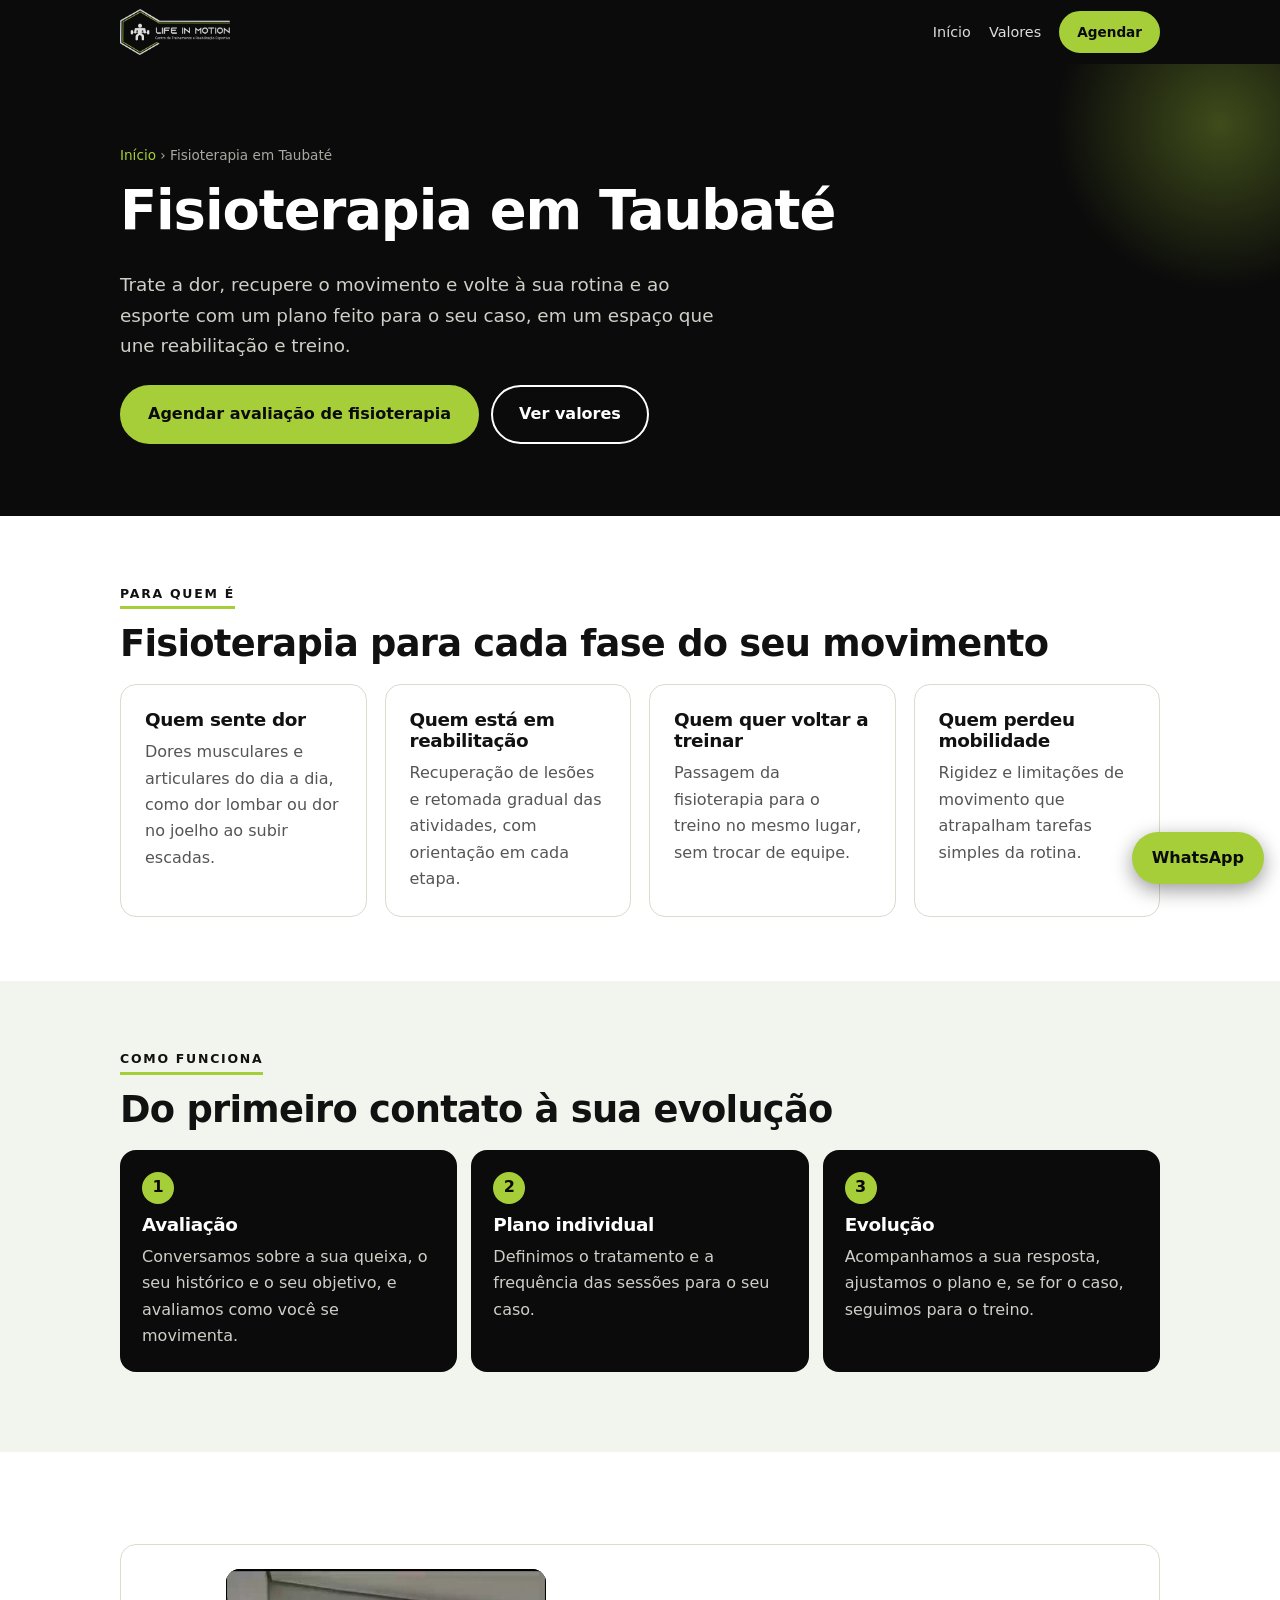
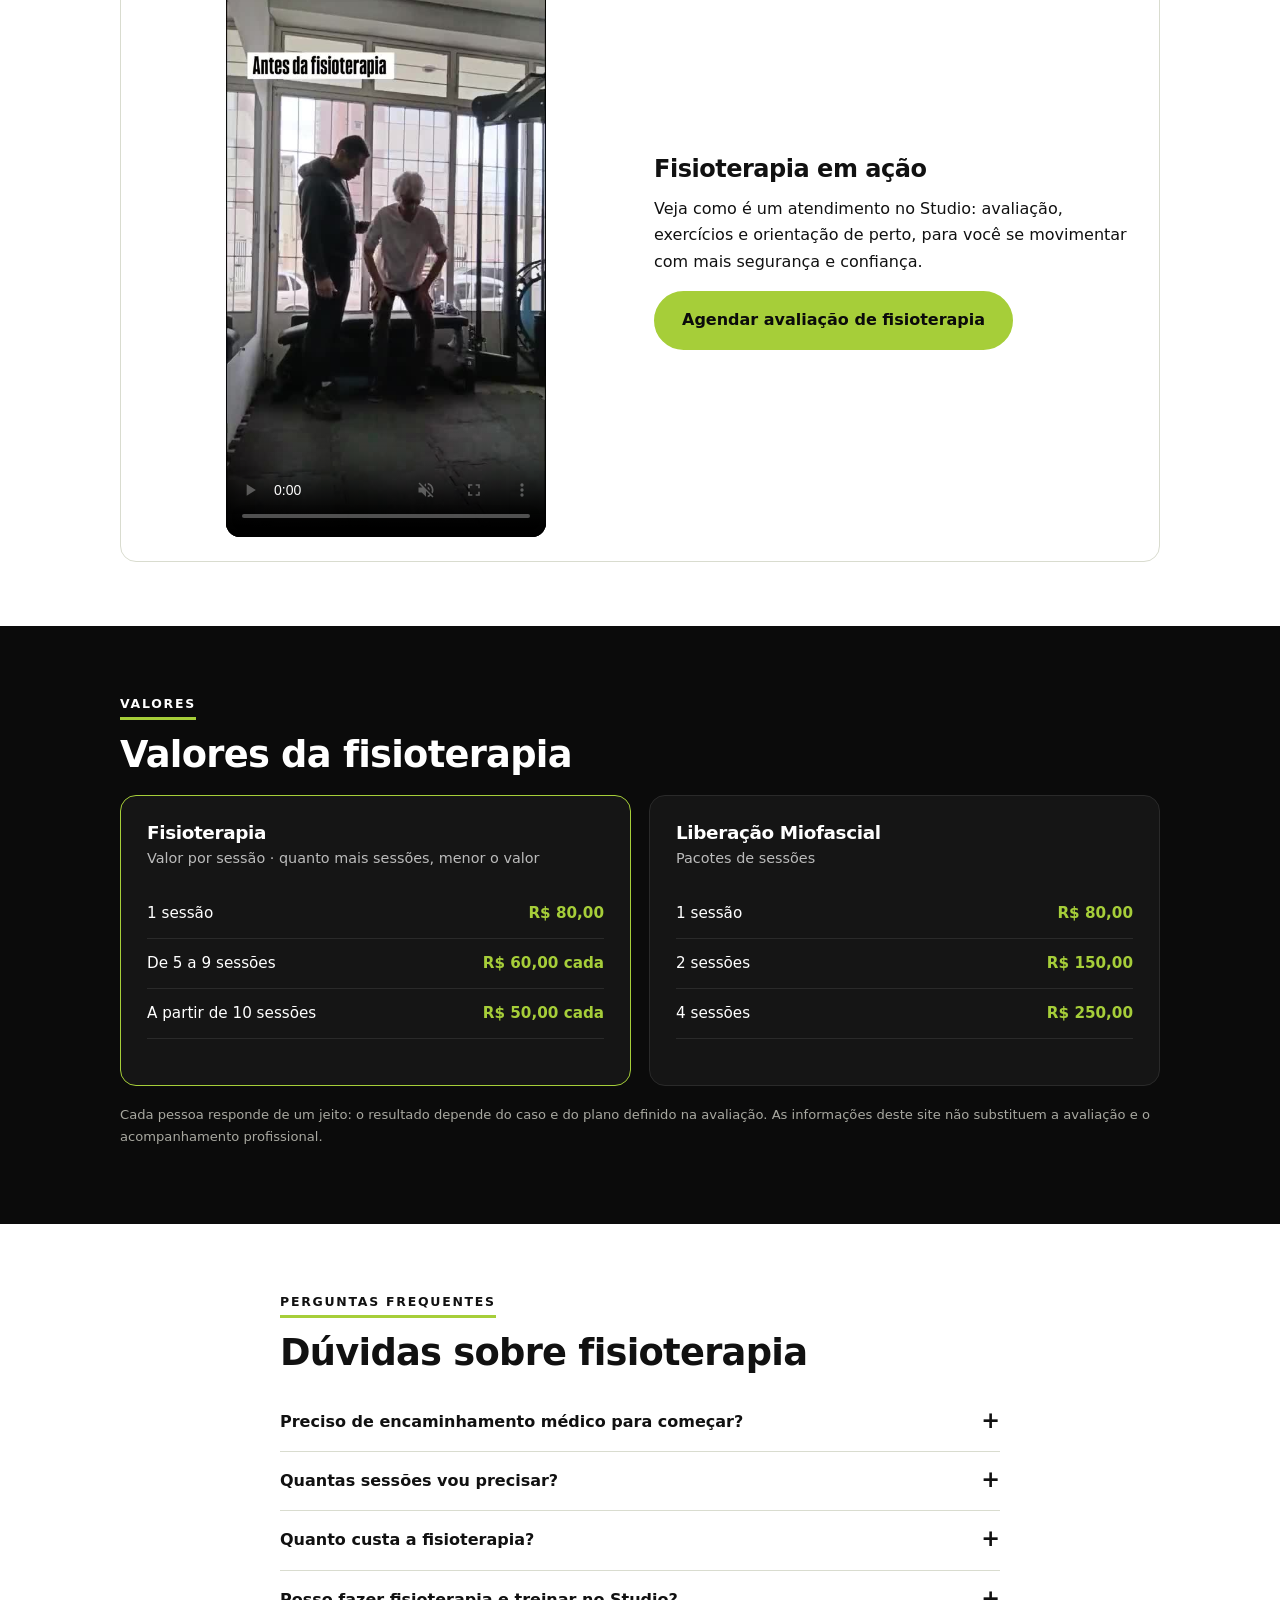
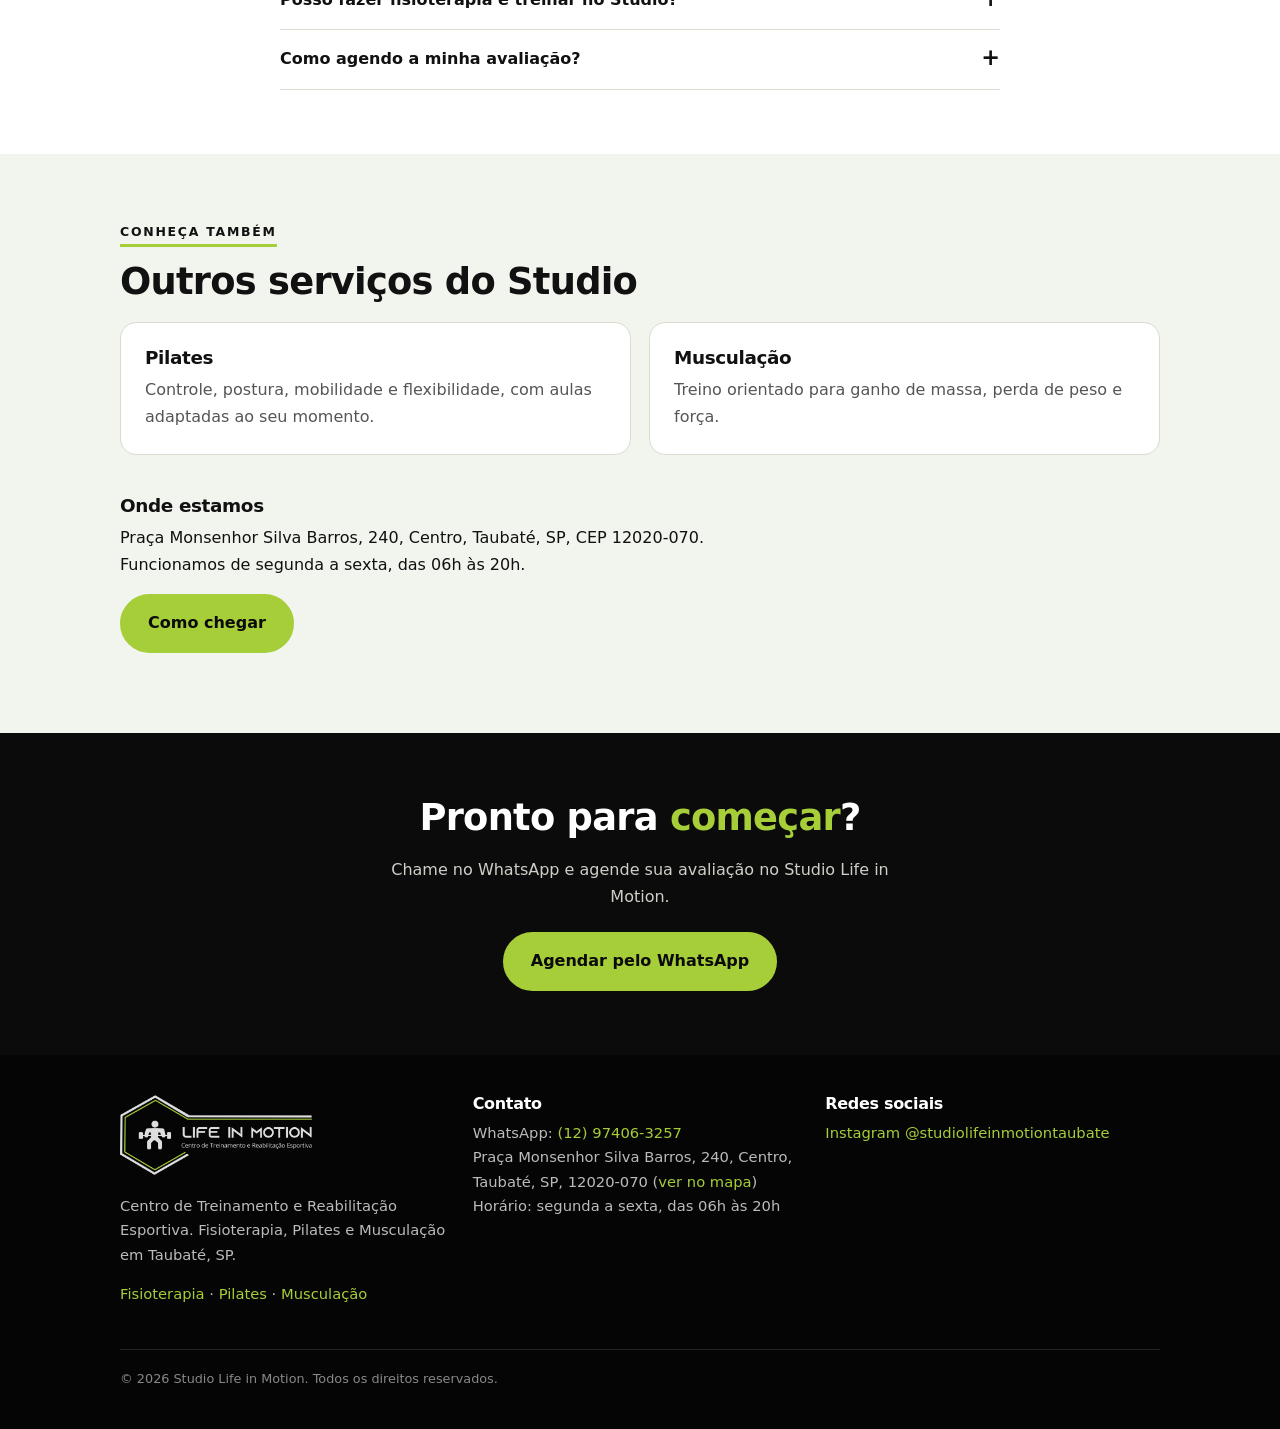
==== fisioterapia-taubate/index.html @ c7258776 "Add files via upload" ====
<!DOCTYPE html>
<html lang="pt-BR">
<head>
<meta charset="utf-8">
<meta name="viewport" content="width=device-width, initial-scale=1, viewport-fit=cover">
<title>Fisioterapia em Taubaté | Studio Life in Motion</title>
<meta name="description" content="Fisioterapia em Taubaté para tratar dores e recuperar o movimento, com avaliação individual e acompanhamento próximo. Agende no Studio Life in Motion.">
<meta name="theme-color" content="#0b0b0b">
<link rel="canonical" href="https://studiolifeinmotiontaubate.github.io/fisioterapia-taubate/">
<meta property="og:type" content="website">
<meta property="og:locale" content="pt_BR">
<meta property="og:site_name" content="Studio Life in Motion">
<meta property="og:title" content="Fisioterapia em Taubaté | Studio Life in Motion">
<meta property="og:description" content="Fisioterapia em Taubaté para tratar dores e recuperar o movimento, com avaliação individual e acompanhamento próximo. Agende no Studio Life in Motion.">
<meta property="og:url" content="https://studiolifeinmotiontaubate.github.io/fisioterapia-taubate/">
<meta property="og:image" content="https://studiolifeinmotiontaubate.github.io/og-image.jpg">
<meta property="og:image:width" content="1200">
<meta property="og:image:height" content="630">
<meta name="twitter:card" content="summary_large_image">
<link rel="manifest" href="../manifest.webmanifest">
<link rel="icon" type="image/png" sizes="32x32" href="../icons/favicon-32.png">
<link rel="apple-touch-icon" href="../icons/apple-touch-icon.png">
<link rel="stylesheet" href="../estilo.css">
<script type="application/ld+json">
{"@context":"https://schema.org","@graph":[
{"@type":"Service","name":"Fisioterapia em Taubaté","serviceType":"Fisioterapia","description":"Fisioterapia em Taubaté para tratar dores e recuperar o movimento, com avaliação individual e acompanhamento próximo. Agende no Studio Life in Motion.","areaServed":"Taubaté, SP","url":"https://studiolifeinmotiontaubate.github.io/fisioterapia-taubate/","provider":{"@type":"HealthAndBeautyBusiness","name":"Studio Life in Motion","telephone":"+55 12 97406-3257","address":{"@type":"PostalAddress","streetAddress":"Praça Monsenhor Silva Barros, 240","addressLocality":"Taubaté","addressRegion":"SP","postalCode":"12020-070","addressCountry":"BR"}}},
{"@type":"BreadcrumbList","itemListElement":[{"@type":"ListItem","position":1,"name":"Início","item":"https://studiolifeinmotiontaubate.github.io/"},{"@type":"ListItem","position":2,"name":"Fisioterapia em Taubaté","item":"https://studiolifeinmotiontaubate.github.io/fisioterapia-taubate/"}]}
]}
</script>
</head>
<body>
<header>
  <div class="wrap">
    <a class="logo" href="../" aria-label="Studio Life in Motion, início"><img alt="Studio Life in Motion, Centro de Treinamento e Reabilitação Esportiva" width="640" height="267" src="../imagens/logo.png"></a>
    <nav aria-label="Principal"><a href="../">Início</a><a href="../#valores">Valores</a><a class="btn" href="https://wa.me/5512974063257?text=Ol%C3%A1!%20Quero%20agendar%20uma%20avalia%C3%A7%C3%A3o%20de%20fisioterapia." target="_blank" rel="noopener">Agendar</a></nav>
  </div>
</header>
<main>
  <section class="hero">
    <div class="wrap">
      <p class="crumb"><a href="../">Início</a> › Fisioterapia em Taubaté</p>
      <h1>Fisioterapia em Taubaté</h1>
      <p class="lead">Trate a dor, recupere o movimento e volte à sua rotina e ao esporte com um plano feito para o seu caso, em um espaço que une reabilitação e treino.</p>
      <div class="cta">
        <a class="btn" href="https://wa.me/5512974063257?text=Ol%C3%A1!%20Quero%20agendar%20uma%20avalia%C3%A7%C3%A3o%20de%20fisioterapia." target="_blank" rel="noopener">Agendar avaliação de fisioterapia</a>
        <a class="btn ghost" href="#valores">Ver valores</a>
      </div>
    </div>
  </section>

  <section>
    <div class="wrap">
      <span class="eyebrow">Para quem é</span>
      <h2>Fisioterapia para cada fase do seu movimento</h2>
      <div class="grid">
        <article class="card"><h3>Quem sente dor</h3><p>Dores musculares e articulares do dia a dia, como dor lombar ou dor no joelho ao subir escadas.</p></article>
        <article class="card"><h3>Quem está em reabilitação</h3><p>Recuperação de lesões e retomada gradual das atividades, com orientação em cada etapa.</p></article>
        <article class="card"><h3>Quem quer voltar a treinar</h3><p>Passagem da fisioterapia para o treino no mesmo lugar, sem trocar de equipe.</p></article>
        <article class="card"><h3>Quem perdeu mobilidade</h3><p>Rigidez e limitações de movimento que atrapalham tarefas simples da rotina.</p></article>
      </div>
    </div>
  </section>

  <section class="alt">
    <div class="wrap">
      <span class="eyebrow">Como funciona</span>
      <h2>Do primeiro contato à sua evolução</h2>
      <ol class="steps">
        <li><h3>Avaliação</h3><p>Conversamos sobre a sua queixa, o seu histórico e o seu objetivo, e avaliamos como você se movimenta.</p></li>
        <li><h3>Plano individual</h3><p>Definimos o tratamento e a frequência das sessões para o seu caso.</p></li>
        <li><h3>Evolução</h3><p>Acompanhamos a sua resposta, ajustamos o plano e, se for o caso, seguimos para o treino.</p></li>
      </ol>
    </div>
  </section>

  <section>
    <div class="wrap">
      <div class="pil" id="video">
        <video controls playsinline muted loop preload="metadata" poster="../imagens/poster-fisioterapia.jpg" aria-label="Atendimento de fisioterapia no Studio Life in Motion"><source src="../videos/fisioterapia.mp4" type="video/mp4"></video>
        <div>
          <h2 style="font-size:1.5rem">Fisioterapia em ação</h2>
          <p>Veja como é um atendimento no Studio: avaliação, exercícios e orientação de perto, para você se movimentar com mais segurança e confiança.</p>
          <a class="btn" href="https://wa.me/5512974063257?text=Ol%C3%A1!%20Quero%20agendar%20uma%20avalia%C3%A7%C3%A3o%20de%20fisioterapia." target="_blank" rel="noopener">Agendar avaliação de fisioterapia</a>
        </div>
      </div>
    </div>
  </section>

  <section id="valores" class="dark">
    <div class="wrap">
      <span class="eyebrow">Valores</span>
      <h2>Valores da fisioterapia</h2>
      <div class="grid">
        <article class="pcard hl"><h3>Fisioterapia</h3><p class="for">Valor por sessão · quanto mais sessões, menor o valor</p><ul><li><span>1 sessão</span><b>R$ 80,00</b></li><li><span>De 5 a 9 sessões</span><b>R$ 60,00 cada</b></li><li><span>A partir de 10 sessões</span><b>R$ 50,00 cada</b></li></ul></article>
        <article class="pcard"><h3>Liberação Miofascial</h3><p class="for">Pacotes de sessões</p><ul><li><span>1 sessão</span><b>R$ 80,00</b></li><li><span>2 sessões</span><b>R$ 150,00</b></li><li><span>4 sessões</span><b>R$ 250,00</b></li></ul></article>
      </div>
      <p class="aviso" style="color:#a8a8a0">Cada pessoa responde de um jeito: o resultado depende do caso e do plano definido na avaliação. As informações deste site não substituem a avaliação e o acompanhamento profissional.</p>
    </div>
  </section>

  <section>
    <div class="wrap" style="max-width:760px">
      <span class="eyebrow">Perguntas frequentes</span>
      <h2>Dúvidas sobre fisioterapia</h2>
      <details><summary>Preciso de encaminhamento médico para começar?</summary><p>Não necessariamente. Fazemos uma avaliação inicial para entender o seu caso e indicar o melhor caminho. Se for preciso, orientamos a buscar acompanhamento médico.</p></details>
      <details><summary>Quantas sessões vou precisar?</summary><p>Depende da sua queixa, do seu histórico e da sua resposta ao tratamento. Na avaliação definimos uma estimativa e a ajustamos ao longo do acompanhamento.</p></details>
      <details><summary>Quanto custa a fisioterapia?</summary><p>A sessão avulsa custa R$ 80,00. De 5 a 9 sessões, R$ 60,00 cada, e a partir de 10 sessões, R$ 50,00 cada.</p></details>
      <details><summary>Posso fazer fisioterapia e treinar no Studio?</summary><p>Sim. O Studio reúne fisioterapia, Pilates e musculação, e a passagem de um para o outro é planejada com você.</p></details>
      <details><summary>Como agendo a minha avaliação?</summary><p>Pelo WhatsApp (12) 97406-3257. Você conta a sua queixa ou o seu objetivo e combinamos o melhor horário, de segunda a sexta, das 06h às 20h.</p></details>
    </div>
  </section>

  <section class="alt">
    <div class="wrap">
      <span class="eyebrow">Conheça também</span>
      <h2>Outros serviços do Studio</h2>
      <div class="grid">
        <a class="card" href="../pilates-taubate/"><h3>Pilates</h3><p>Controle, postura, mobilidade e flexibilidade, com aulas adaptadas ao seu momento.</p></a>
        <a class="card" href="../musculacao-taubate/"><h3>Musculação</h3><p>Treino orientado para ganho de massa, perda de peso e força.</p></a>
      </div>
      <h3 style="margin-top:40px">Onde estamos</h3>
      <p>Praça Monsenhor Silva Barros, 240, Centro, Taubaté, SP, CEP 12020-070.<br>Funcionamos de segunda a sexta, das 06h às 20h.</p>
      <p><a class="btn" href="https://www.google.com/maps/dir/?api=1&destination=Studio+Life+In+Motion,+Pra%C3%A7a+Monsenhor+Silva+Barros,+240,+Taubat%C3%A9+-+SP" target="_blank" rel="noopener">Como chegar</a></p>
    </div>
  </section>

  <section class="final">
    <div class="wrap">
      <h2>Pronto para <em>começar</em>?</h2>
      <p>Chame no WhatsApp e agende sua avaliação no Studio Life in Motion.</p>
      <a class="btn" href="https://wa.me/5512974063257?text=Ol%C3%A1!%20Quero%20agendar%20uma%20avalia%C3%A7%C3%A3o%20de%20fisioterapia." target="_blank" rel="noopener">Agendar pelo WhatsApp</a>
    </div>
  </section>
</main>

<footer>
  <div class="wrap">
    <div class="grid">
      <div><img class="flogo" alt="Studio Life in Motion" width="640" height="267" src="../imagens/logo.png"><p>Centro de Treinamento e Reabilitação Esportiva. Fisioterapia, Pilates e Musculação em Taubaté, SP.</p>
      <p><a href="../fisioterapia-taubate/">Fisioterapia</a> · <a href="../pilates-taubate/">Pilates</a> · <a href="../musculacao-taubate/">Musculação</a></p></div>
      <div><h3>Contato</h3><p>WhatsApp: <a href="https://wa.me/5512974063257" target="_blank" rel="noopener">(12) 97406-3257</a><br>Praça Monsenhor Silva Barros, 240, Centro, Taubaté, SP, 12020-070 (<a href="https://maps.app.goo.gl/tb5CjDnSAwJzypNH8" target="_blank" rel="noopener">ver no mapa</a>)<br>Horário: segunda a sexta, das 06h às 20h</p></div>
      <div><h3>Redes sociais</h3><p><a href="https://www.instagram.com/studiolifeinmotiontaubate" target="_blank" rel="noopener">Instagram @studiolifeinmotiontaubate</a></p></div>
    </div>
    <div class="copy">© 2026 Studio Life in Motion. Todos os direitos reservados.</div>
  </div>
</footer>
<a class="wa" href="https://wa.me/5512974063257?text=Ol%C3%A1!%20Quero%20agendar%20uma%20avalia%C3%A7%C3%A3o%20de%20fisioterapia." target="_blank" rel="noopener" aria-label="Falar no WhatsApp">WhatsApp</a>
<script>if("serviceWorker" in navigator){addEventListener("load",function(){navigator.serviceWorker.register("../sw.js").catch(function(){})})}</script>
</body>
</html>
---- estilo.css ----
:root{--bg:#fff;--bg2:#f2f4ee;--tx:#111;--mut:#555;--ac:#a6ce39;--on-ac:#0b0b0b;--ln:#d9dccf;--hl:#0b0b0b;--hl-tx:#fff;--hl-ac:#a6ce39;box-sizing:border-box;padding-top:env(safe-area-inset-top,0px);padding-bottom:env(safe-area-inset-bottom,0px);color-scheme:light}
@media (prefers-color-scheme:dark){:root:not([data-theme="light"]){--bg:#0b0b0b;--bg2:#141414;--tx:#f4f4f0;--mut:#a8a8a0;--ln:#2a2a2a;color-scheme:dark}}
:root[data-theme="dark"]{--bg:#0b0b0b;--bg2:#141414;--tx:#f4f4f0;--mut:#a8a8a0;--ln:#2a2a2a;color-scheme:dark}
*,*::before,*::after{box-sizing:border-box}
html{scroll-behavior:smooth;scroll-padding-top:calc(72px + env(safe-area-inset-top,0px))}
body{margin:0;background:var(--bg);color:var(--tx);font:16px/1.65 system-ui,-apple-system,"Segoe UI",Roboto,sans-serif}
.wrap{max-width:1080px;margin:0 auto;padding:0 20px}
h1,h2,h3{line-height:1.15;margin:0 0 .5em;letter-spacing:-.02em}
h1{font-size:clamp(2rem,6vw,3.4rem)}
h2{font-size:clamp(1.6rem,4vw,2.3rem)}
h3{font-size:1.15rem}
p{margin:0 0 1em}
section{padding:64px 0}
.alt{background:var(--bg2)}
.eyebrow{color:var(--tx);font-size:.78rem;font-weight:700;letter-spacing:.14em;text-transform:uppercase;display:inline-block;border-bottom:3px solid var(--ac);padding-bottom:2px;margin-bottom:14px}
.btn{display:inline-block;background:var(--ac);color:var(--on-ac);font-weight:700;padding:14px 26px;border-radius:999px;text-decoration:none;border:2px solid var(--ac);transition:transform .15s}
.btn:hover{transform:translateY(-2px)}
.btn.ghost{background:transparent;color:var(--tx);border-color:var(--tx)}
header{position:sticky;top:0;z-index:20;background:#0b0b0b;color:#fff;padding-top:env(safe-area-inset-top,0px)}
header .wrap{display:flex;align-items:center;justify-content:space-between;height:64px}
.logo{font-weight:800;color:#fff;text-decoration:none;font-size:1.05rem}
.logo img{display:block;height:46px;width:auto}
.flogo{height:80px;width:auto;margin-bottom:12px}
nav a{color:#ddd;text-decoration:none;margin-left:18px;font-size:.9rem}
nav a:hover{color:#a6ce39}
@media(max-width:720px){nav a:not(.btn){display:none}}
nav .btn{padding:8px 16px;font-size:.85rem;color:#0b0b0b}
.hero{background:#0b0b0b;color:#fff;padding:80px 0 72px;position:relative;overflow:hidden}
.hero::after{content:"";position:absolute;right:-120px;top:-120px;width:360px;height:360px;border-radius:50%;background:radial-gradient(#a6ce3955,transparent 65%)}
.hero .eyebrow{color:#fff}
.hero h1 em{font-style:normal;color:#a6ce39}
.hero p.lead{font-size:1.15rem;color:#cfcfc8;max-width:600px}
.hero .cta{display:flex;gap:12px;flex-wrap:wrap;margin-top:24px}
.hero .btn.ghost{color:#fff;border-color:#fff}
.chips{display:flex;gap:8px;flex-wrap:wrap;margin-top:28px;padding:0;list-style:none}
.chips li{position:relative;border:1px solid #333;border-radius:999px;padding:9px 16px;font-size:.88rem;color:#ddd;transition:border-color .15s,background .15s}
.chips li a{color:inherit;text-decoration:none}
.chips li a::after{content:"";position:absolute;inset:0;border-radius:999px}
.chips li:hover{border-color:#a6ce39;background:#a6ce3926;color:#fff}
.grid{display:grid;gap:18px;grid-template-columns:repeat(auto-fit,minmax(240px,1fr))}
.card{background:var(--bg);border:1px solid var(--ln);border-radius:16px;padding:24px}
.alt .card{background:var(--bg)}
.card{position:relative}
.card .more{display:inline-block;margin-top:14px;font-weight:700;color:var(--tx);text-decoration:none;border-bottom:2px solid var(--ac)}
.card .more::after{content:"";position:absolute;inset:0;border-radius:16px}
.card .links{display:flex;flex-wrap:wrap;column-gap:22px}
.card .more+.more{position:relative;z-index:1}
.card .more+.more::after{content:none}
.card:has(.more){transition:transform .15s,border-color .15s}
.card:has(.more):hover{transform:translateY(-3px);border-color:var(--ac)}
.card .ico{width:44px;height:44px;border-radius:12px;background:var(--ac);color:var(--on-ac);display:grid;place-items:center;font-size:1.3rem;margin-bottom:14px}
.card p{color:var(--mut);margin:0}
.about{display:grid;gap:32px;grid-template-columns:repeat(auto-fit,minmax(280px,1fr));align-items:center}
.pil{display:grid;gap:28px;grid-template-columns:repeat(auto-fit,minmax(260px,1fr));align-items:center;margin-top:28px;background:var(--bg);border:1px solid var(--ln);border-radius:16px;padding:24px}
.pil video{width:100%;max-width:320px;aspect-ratio:9/16;border-radius:14px;background:#000;justify-self:center;display:block}
.pil.rev>div{order:-1}
.pil ul{padding-left:20px;color:var(--mut);margin:0 0 1.2em}
.room{margin:0}
.room img{width:100%;aspect-ratio:4/5;object-fit:cover;border-radius:16px;display:block}
.room figcaption{font-size:.9rem;color:var(--mut);margin-top:8px}
.ph{background:#a6ce3933;border-radius:4px;padding:0 4px;color:var(--tx)}
.manifesto{margin:18px 0 0;background:#0b0b0b;color:#fff;border-radius:16px;padding:28px;text-align:center;border-bottom:4px solid #a6ce39}
.manifesto p{font-size:1.1rem;color:#e6e6e0;margin:0 0 .8em}
.manifesto strong{color:#a6ce39;font-size:1.15rem}
.photo{aspect-ratio:4/3;border-radius:16px;background:#0b0b0b;border:2px dashed #a6ce39;color:#a6ce39;display:grid;place-items:center;text-align:center;padding:16px;font-size:.9rem}
.stats{display:flex;gap:24px;flex-wrap:wrap;margin-top:8px}
.stats div{font-size:.9rem;color:var(--mut)}
.stats strong{display:block;font-size:1.5rem;color:var(--tx)}
.steps{counter-reset:s;display:grid;gap:14px;padding:0;list-style:none;grid-template-columns:repeat(auto-fit,minmax(220px,1fr))}
.steps li{counter-increment:s;background:var(--hl);color:var(--hl-tx);border-radius:16px;padding:22px}
.steps li::before{content:counter(s);display:inline-grid;place-items:center;width:32px;height:32px;border-radius:50%;background:var(--hl-ac);color:#0b0b0b;font-weight:800;margin-bottom:10px}
.steps li p{margin:0;color:#cfcfc8}
blockquote{margin:0}
.quote{border-left:4px solid var(--ac)}
.quote p{font-style:italic;color:var(--tx)}
.quote cite{font-style:normal;font-size:.85rem;color:var(--mut)}
.st{color:#d99a00;letter-spacing:2px;display:block;font-size:.95rem;margin-bottom:6px}
.quote.sm p{font-size:.95rem;margin-bottom:.6em}
.note{font-size:.8rem;color:var(--mut);margin-top:14px}
details{border-bottom:1px solid var(--ln);padding:16px 0}
summary{cursor:pointer;font-weight:700;list-style:none;display:flex;justify-content:space-between;gap:12px}
summary::after{content:"+";font-size:1.4rem;line-height:1}
details[open] summary::after{content:"–"}
details p{margin:10px 0 0;color:var(--mut)}
.dark{background:#0b0b0b;color:#fff}
.dark .eyebrow{color:#fff}
.dark h2{color:#fff}
.dark .sub{color:#cfcfc8;margin-bottom:28px}
.pcard{background:#151515;border:1px solid #2a2a2a;border-radius:16px;padding:26px;display:flex;flex-direction:column;color:#fff}
.pcard.hl{border-color:#a6ce39}
.pcard h3{color:#fff;margin-bottom:4px}
.pcard .for{color:#bbb;font-size:.9rem;margin:0 0 18px}
.amt{font-size:2.3rem;font-weight:800;color:#a6ce39;line-height:1.1;margin:0}
.amt small{font-size:.95rem;color:#bbb;font-weight:400}
.pcard ul{list-style:none;padding:0;margin:0 0 20px}
.pcard li{display:flex;justify-content:space-between;gap:12px;padding:12px 0;border-bottom:1px solid #2a2a2a;font-size:.95rem}
.pcard li b{color:#a6ce39;white-space:nowrap}
.pcard .btn{margin-top:auto;text-align:center}
.loc{display:grid;gap:24px;grid-template-columns:repeat(auto-fit,minmax(280px,1fr));align-items:stretch}
.loc .info p{margin:0 0 .7em}
.loc .acts{display:flex;gap:10px;flex-wrap:wrap;margin-top:16px}
.loc iframe{width:100%;min-height:340px;height:100%;border:0;border-radius:16px;background:var(--bg2)}
.final{background:#0b0b0b;color:#fff;text-align:center}
.final h2 em{font-style:normal;color:#a6ce39}
.final p{color:#cfcfc8;max-width:560px;margin:0 auto 1.4em}
footer{background:#050505;color:#bbb;padding:40px 0 calc(40px + env(safe-area-inset-bottom,0px));font-size:.92rem}
footer .grid{grid-template-columns:repeat(auto-fit,minmax(220px,1fr))}
footer h3{color:#fff;font-size:1rem}
footer a{color:#a6ce39;text-decoration:none}
footer a:hover{text-decoration:underline}
footer .copy{border-top:1px solid #222;margin-top:28px;padding-top:18px;font-size:.8rem;color:#888}
[hidden]{display:none!important}
button.btn{font:inherit;font-weight:700;cursor:pointer}
.wa{position:fixed;right:16px;bottom:calc(16px + env(safe-area-inset-bottom,0px));z-index:30;background:#a6ce39;color:#0b0b0b;font-weight:800;padding:13px 20px;border-radius:999px;text-decoration:none;box-shadow:0 6px 20px #0006}
.crumb{font-size:.85rem;color:#a8a8a0;margin:0 0 14px}
.crumb a{color:#a6ce39;text-decoration:none}
a.card{display:block;text-decoration:none;color:inherit;transition:border-color .15s,transform .15s}
a.card:hover{border-color:var(--ac);transform:translateY(-3px)}
a.card h3{color:var(--tx)}
.aviso{font-size:.82rem;color:var(--mut);margin-top:18px}
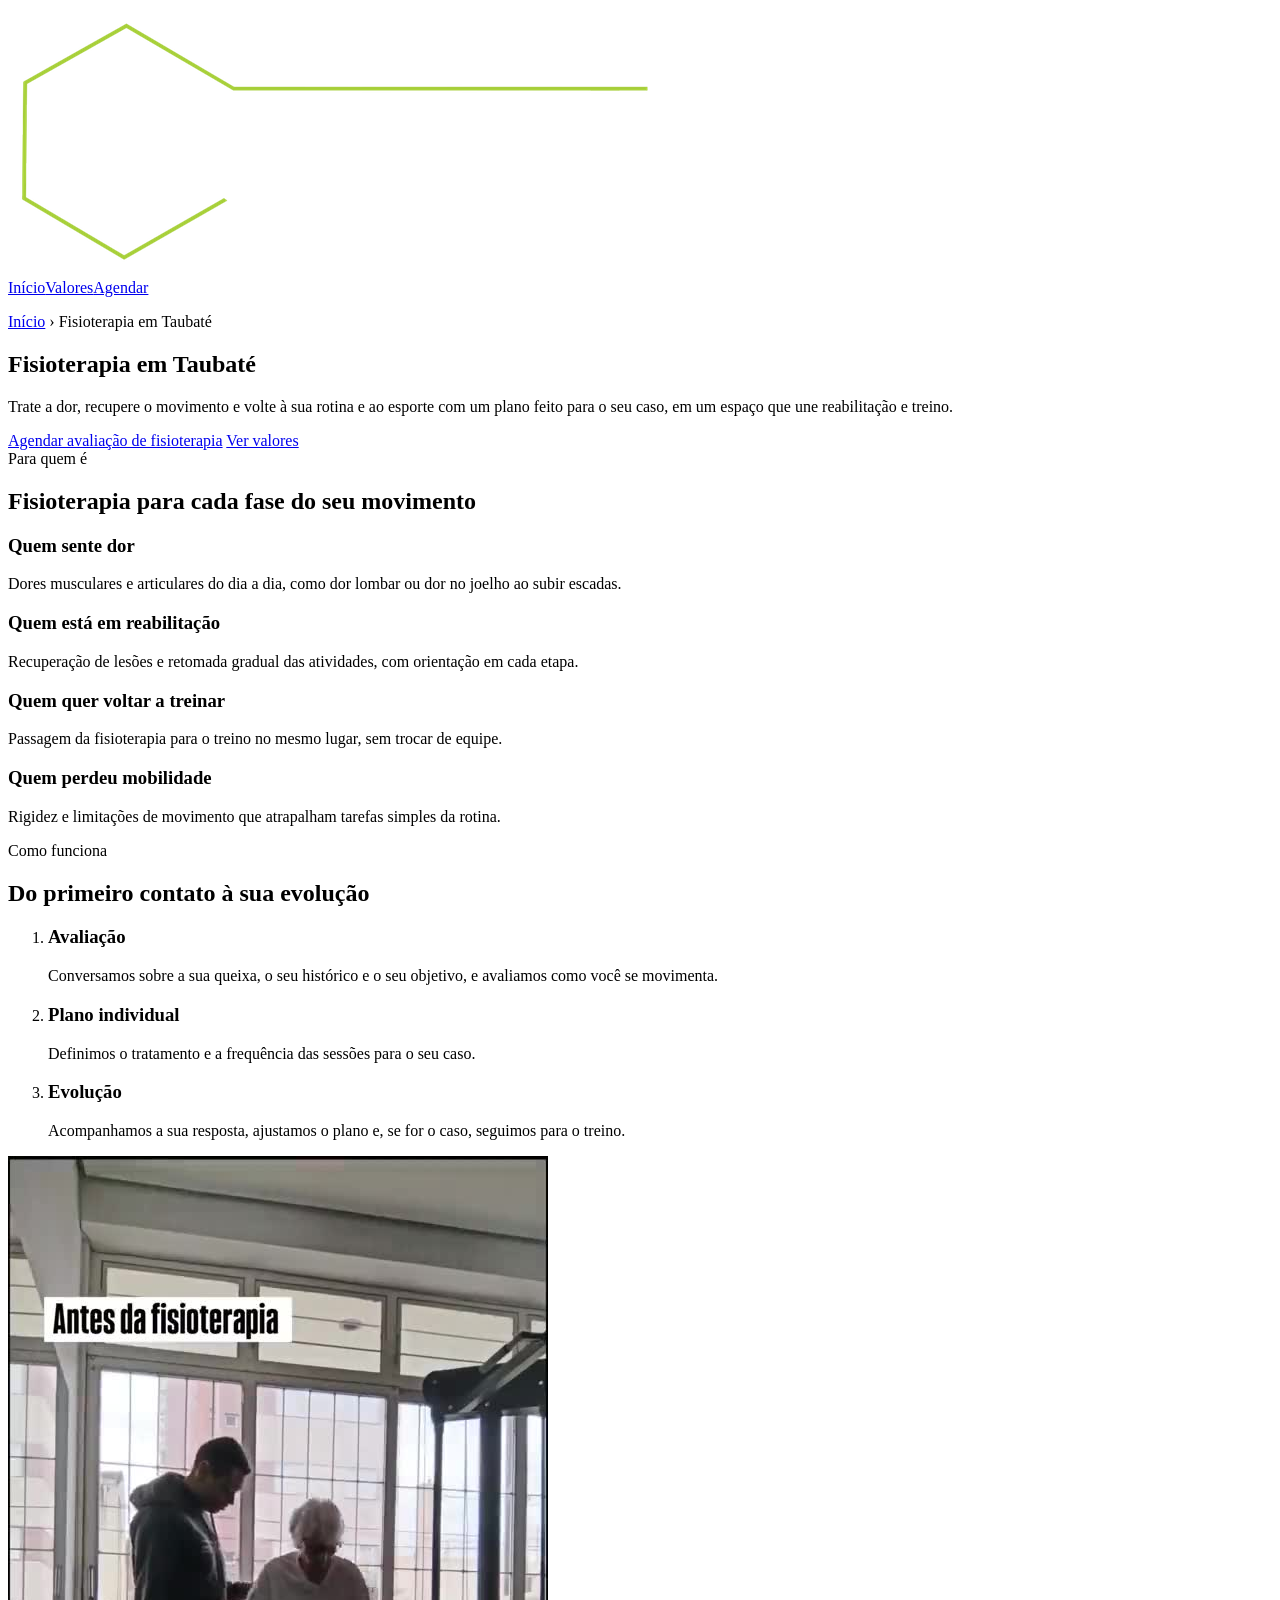
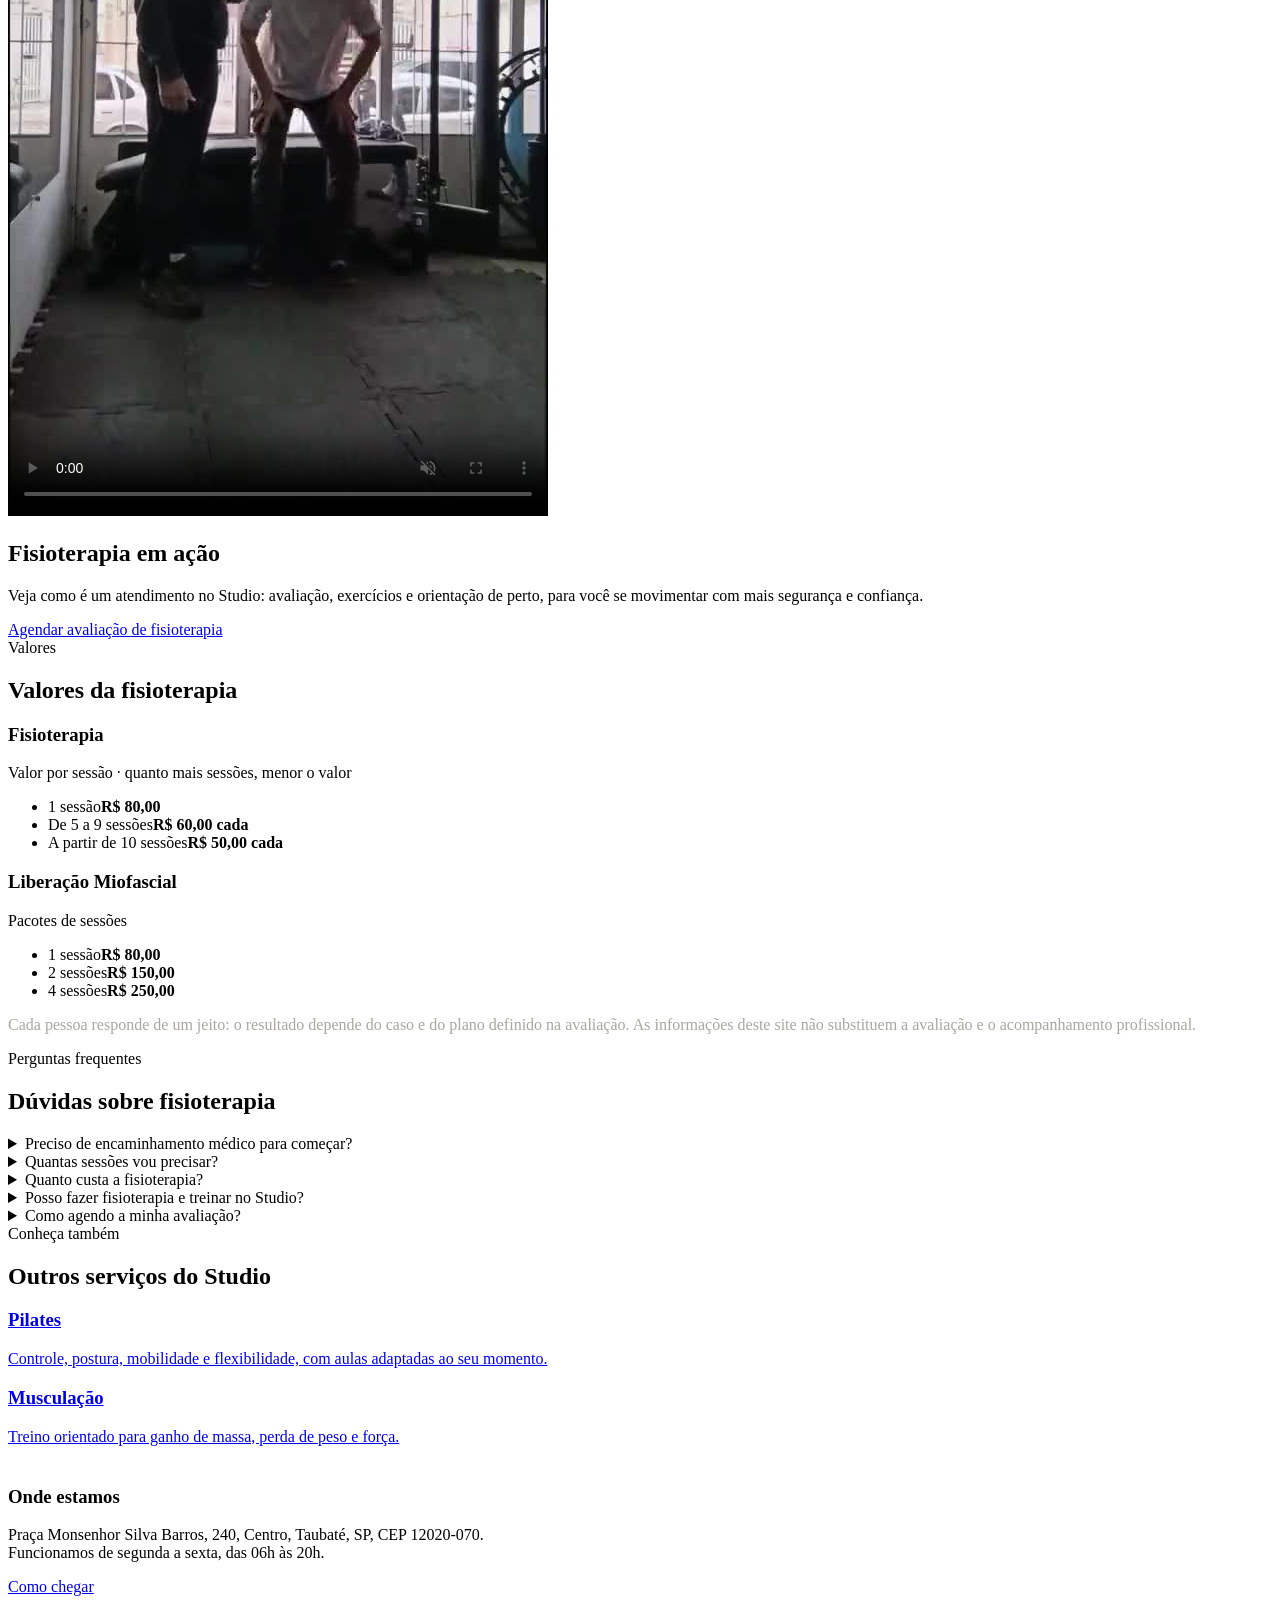
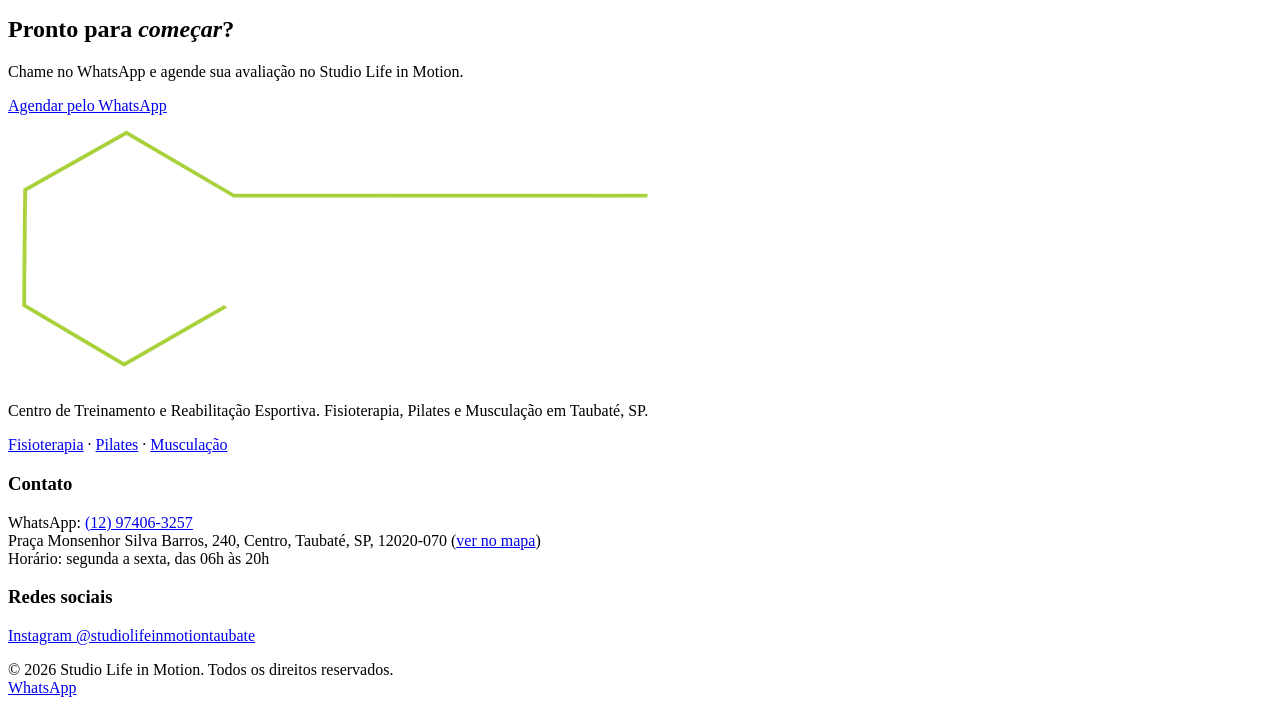
==== commit 7cba948f: "Add files via upload" ====
--- a/fisioterapia-taubate/index.html
+++ b/fisioterapia-taubate/index.html
@@ -17,7 +17,6 @@
 <meta property="og:image:width" content="1200">
 <meta property="og:image:height" content="630">
 <meta name="twitter:card" content="summary_large_image">
-<link rel="manifest" href="../manifest.webmanifest">
 <link rel="icon" type="image/png" sizes="32x32" href="../icons/favicon-32.png">
 <link rel="apple-touch-icon" href="../icons/apple-touch-icon.png">
 <link rel="stylesheet" href="../estilo.css">
@@ -145,6 +144,5 @@
   </div>
 </footer>
 <a class="wa" href="https://wa.me/5512974063257?text=Ol%C3%A1!%20Quero%20agendar%20uma%20avalia%C3%A7%C3%A3o%20de%20fisioterapia." target="_blank" rel="noopener" aria-label="Falar no WhatsApp">WhatsApp</a>
-<script>if("serviceWorker" in navigator){addEventListener("load",function(){navigator.serviceWorker.register("../sw.js").catch(function(){})})}</script>
 </body>
 </html>
